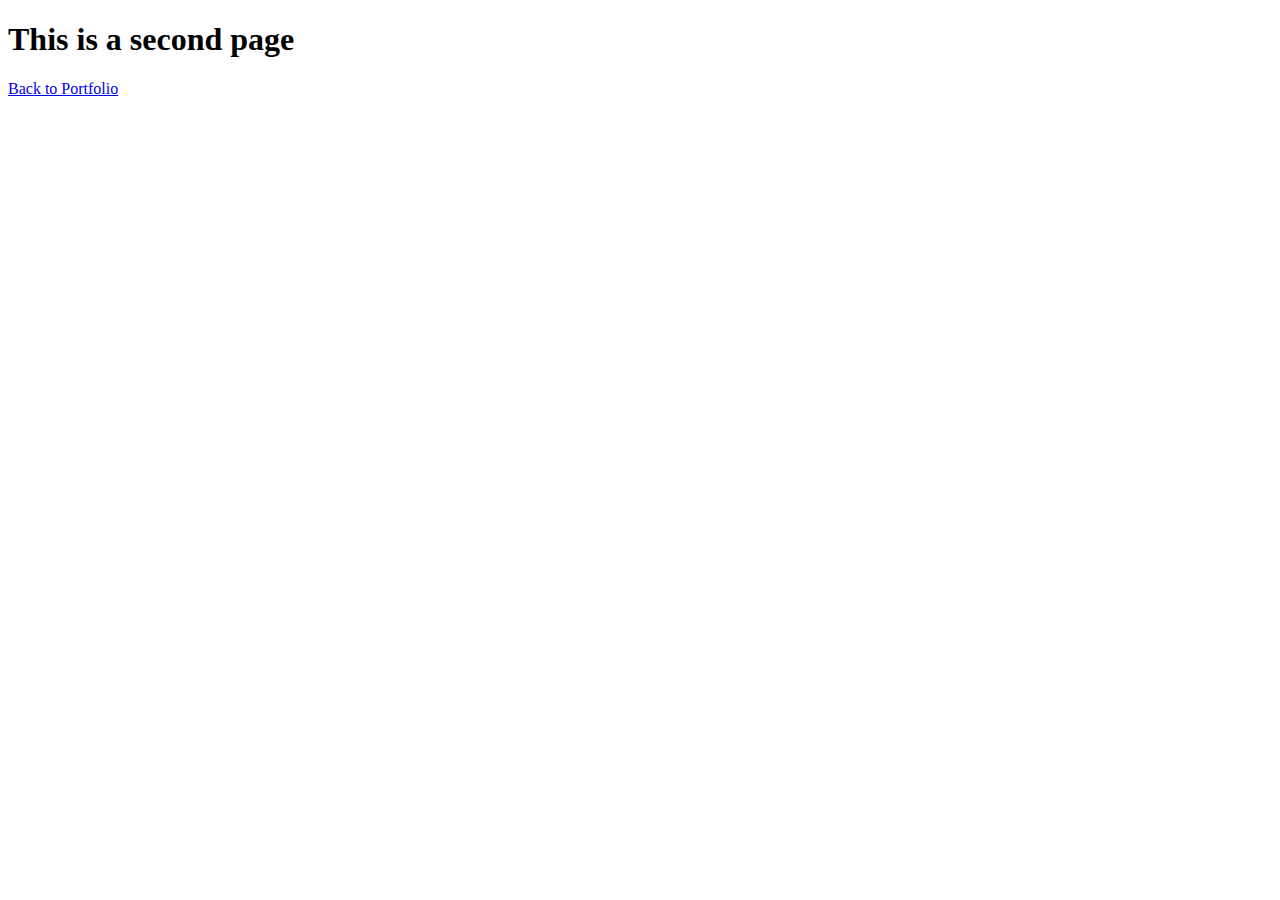
==== Index_Files/Ruoka-aika.html @ a0b3b695 "Update13" ====
<!DOCTYPE html>
<html lang="en">

<head>
    <meta charset="UTF-8">
    <meta name="viewport" content="width=device-width, initial-scale=1.0">
    <title>Document</title>
</head>

<body>
    <h1>This is a second page</h1>
    <a href="index.html" class="back-button">Back to Portfolio</a>
</body>

</html>
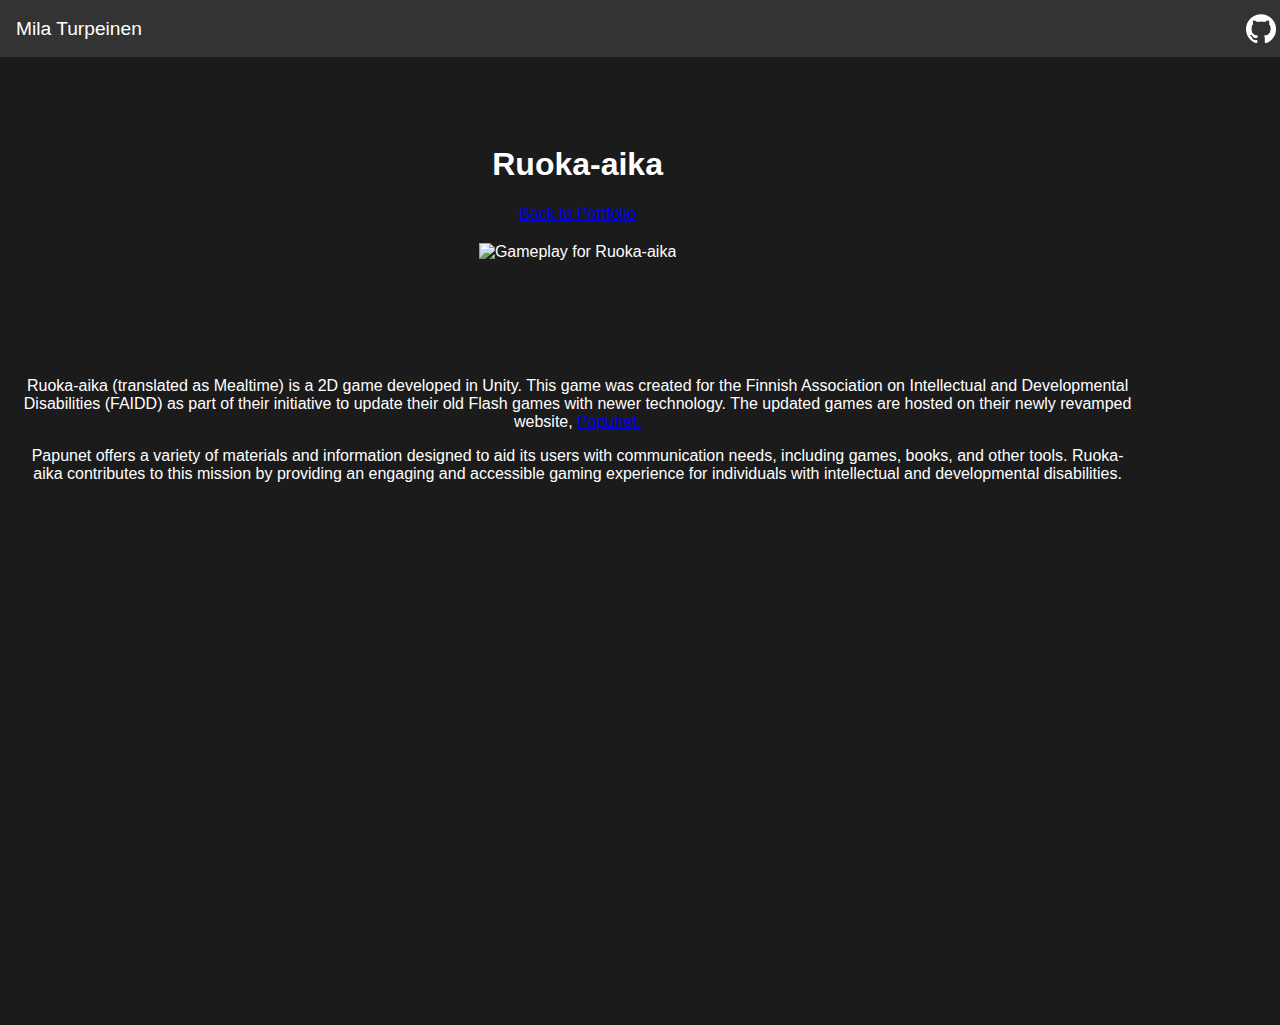
==== commit 5353a53c: "Update18" ====
--- a/Index_Files/Ruoka-aika.html
+++ b/Index_Files/Ruoka-aika.html
@@ -4,12 +4,39 @@
 <head>
     <meta charset="UTF-8">
     <meta name="viewport" content="width=device-width, initial-scale=1.0">
-    <title>Document</title>
+    <link rel="stylesheet" href="../gamestyle.css">
+    <title>Portfolio</title>
 </head>
 
 <body>
-    <h1>This is a second page</h1>
-    <a href="index.html" class="back-button">Back to Portfolio</a>
-</body>
+    <h1>Ruoka-aika</h1>
+    <a href="../index.html" class="back-button">Back to Portfolio</a>
+    <nav>
+        <div class="nav-left">
+            <a>Mila Turpeinen</a>
+        </div>
+        <div class="nav-right">
+            <a href="https://github.com/skillzz123jj" target="_blank">
+                <img src="../Images/github-mark-white.png" class="logo">
+            </a>
+        </div>
+    </nav>
 
-</html>+    <div> <img class="video-container" alt="Gameplay for Ruoka-aika" width="50%" height="auto"
+            src="../Images/Ruoka-aika_GIF.gif"></div>
+
+
+
+    <div class="section">
+        <p>Ruoka-aika (translated as Mealtime) is a 2D game developed in Unity. This game was created for the Finnish
+            Association on Intellectual and Developmental Disabilities (FAIDD) as part of their initiative to update
+            their old Flash games with newer technology. The updated games are hosted on their newly revamped website,
+            <a href="https://papunet.net/what-is-papunet/" target="_blank">Papunet.</a>
+        </p>
+
+        <p> Papunet offers a variety of materials and information designed to aid its users with communication needs,
+            including games, books, and other tools. Ruoka-aika contributes to this mission by providing an engaging and
+            accessible gaming experience for individuals with intellectual and developmental disabilities. </p>
+    </div>
+
+</body>--- a/gamestyle.css
+++ b/gamestyle.css
@@ -0,0 +1,62 @@
+html,
+body {
+    padding-top: 5%;
+    text-align: center;
+    background-color: rgb(27, 27, 27);
+    margin: 0;
+    font-family: 'Candara', Arial, sans-serif;
+    color: white;
+    width: 95%;
+    height: 100%;
+}
+
+.logo {
+    width: 30px;
+    height: auto;
+    vertical-align: middle;
+}
+
+nav {
+    background-color: #333;
+    overflow: hidden;
+    display: flex;
+    justify-content: space-between;
+    align-items: center;
+    padding: 14px 16px;
+    position: fixed;
+    top: 0;
+    width: 100%;
+    z-index: 1000;
+}
+
+nav .nav-left,
+nav .nav-right {
+    display: flex;
+    align-items: center;
+}
+
+nav .nav-left a,
+nav .nav-right a {
+    color: white;
+    text-decoration: none;
+    font-size: 1.2em;
+    margin-right: 20px;
+}
+
+nav .nav-right a:hover {
+    background-color: #ddd;
+    color: black;
+}
+
+.section {
+    padding: 20px;
+    text-align: center;
+    margin-top: 60px;
+}
+
+.video-container {
+
+    align-items: center;
+    text-align: middle;
+    margin: 20px 0;
+}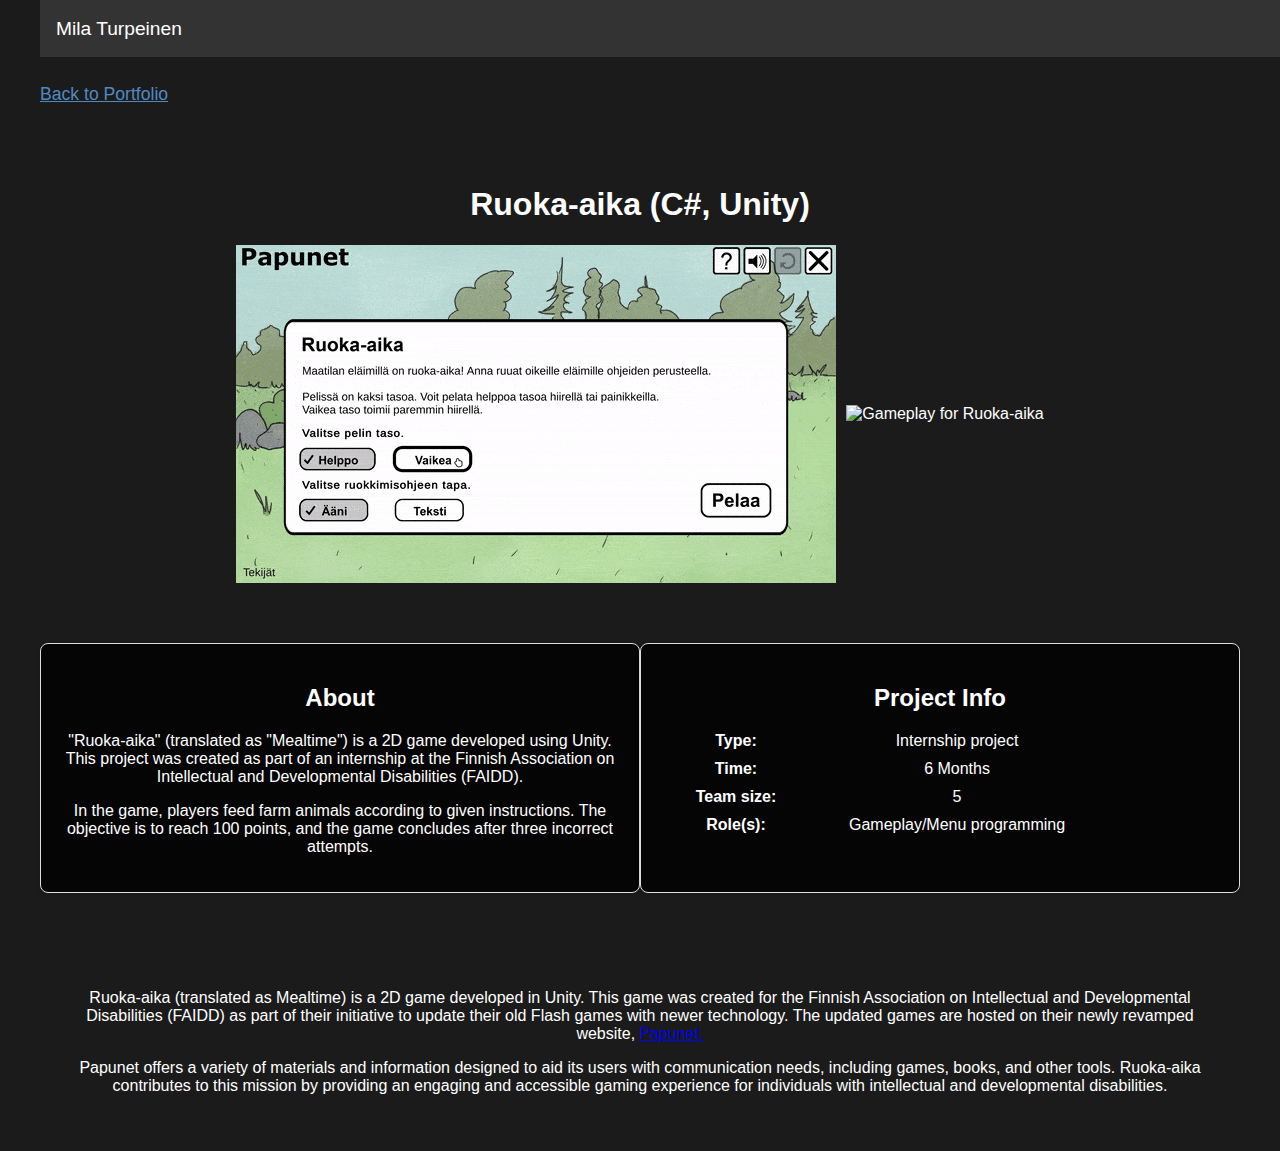
==== commit bdba8240: "Update19" ====
--- a/Index_Files/Ruoka-aika.html
+++ b/Index_Files/Ruoka-aika.html
@@ -9,34 +9,68 @@
 </head>
 
 <body>
-    <h1>Ruoka-aika</h1>
-    <a href="../index.html" class="back-button">Back to Portfolio</a>
-    <nav>
-        <div class="nav-left">
-            <a>Mila Turpeinen</a>
+    <div class="container">
+        <a href="../index.html" class="back-button">Back to Portfolio</a>
+        <h1>Ruoka-aika (C#, Unity)</h1>
+        <nav>
+            <div class="nav-left">
+                <a>Mila Turpeinen</a>
+            </div>
+            <div class="nav-right">
+                <a href="https://github.com/skillzz123jj" target="_blank">
+                    <img src="../Images/github-mark-white.png" class="logo">
+                </a>
+            </div>
+        </nav>
+
+        <div class="gif-container">
+            <img class="image" alt="Main Menu for Ruoka-aika" src="../Images/Ruoka-aikaMenu_GIF.gif">
+            <img class="image" alt="Gameplay for Ruoka-aika" src="../Images/Ruoka-aika_GIF.gif">
         </div>
-        <div class="nav-right">
-            <a href="https://github.com/skillzz123jj" target="_blank">
-                <img src="../Images/github-mark-white.png" class="logo">
-            </a>
+
+        <div class="info-container">
+            <div class="info-canvas">
+                <h2>About</h2>
+                <p>"Ruoka-aika" (translated as "Mealtime") is a 2D game developed using Unity. This project was created
+                    as part of an internship at the Finnish Association on Intellectual and Developmental Disabilities
+                    (FAIDD).</p>
+                <p>In the game, players feed farm animals according to given instructions. The objective is to reach 100
+                    points, and the game concludes after three incorrect attempts.</p>
+            </div>
+            <div class="info-canvas">
+                <h2>Project Info</h2>
+                <div class="info-items">
+                    <label for="type">Type:</label>
+                    <span>Internship project</span>
+
+                    <label for="time">Time:</label>
+                    <span>6 Months</span>
+
+                    <label for="team-size">Team size:</label>
+                    <span>5</span>
+
+                    <label for="roles">Role(s):</label>
+                    <span>Gameplay/Menu programming</span>
+                </div>
+            </div>
         </div>
-    </nav>
 
-    <div> <img class="video-container" alt="Gameplay for Ruoka-aika" width="50%" height="auto"
-            src="../Images/Ruoka-aika_GIF.gif"></div>
+        <div class="section">
+            <p>Ruoka-aika (translated as Mealtime) is a 2D game developed in Unity. This game was created for the
+                Finnish
+                Association on Intellectual and Developmental Disabilities (FAIDD) as part of their initiative to update
+                their old Flash games with newer technology. The updated games are hosted on their newly revamped
+                website,
+                <a href="https://papunet.net/what-is-papunet/" target="_blank">Papunet.</a>
+            </p>
 
+            <p> Papunet offers a variety of materials and information designed to aid its users with communication
+                needs,
+                including games, books, and other tools. Ruoka-aika contributes to this mission by providing an engaging
+                and
+                accessible gaming experience for individuals with intellectual and developmental disabilities. </p>
+        </div>
+    </div>
+</body>
 
-
-    <div class="section">
-        <p>Ruoka-aika (translated as Mealtime) is a 2D game developed in Unity. This game was created for the Finnish
-            Association on Intellectual and Developmental Disabilities (FAIDD) as part of their initiative to update
-            their old Flash games with newer technology. The updated games are hosted on their newly revamped website,
-            <a href="https://papunet.net/what-is-papunet/" target="_blank">Papunet.</a>
-        </p>
-
-        <p> Papunet offers a variety of materials and information designed to aid its users with communication needs,
-            including games, books, and other tools. Ruoka-aika contributes to this mission by providing an engaging and
-            accessible gaming experience for individuals with intellectual and developmental disabilities. </p>
-    </div>
-
-</body>+</html>--- a/gamestyle.css
+++ b/gamestyle.css
@@ -1,13 +1,23 @@
-html,
 body {
     padding-top: 5%;
-    text-align: center;
     background-color: rgb(27, 27, 27);
     margin: 0;
     font-family: 'Candara', Arial, sans-serif;
     color: white;
-    width: 95%;
+    text-align: center;
+    /* Center text content */
     height: 100%;
+    width: 100%;
+    /* Ensure full width */
+}
+
+.container {
+    max-width: 1200px;
+    /* Maximum width of the container */
+    margin: 0 auto;
+    /* Center horizontally */
+    padding: 20px;
+    /* Padding around the content */
 }
 
 .logo {
@@ -54,9 +64,92 @@
     margin-top: 60px;
 }
 
-.video-container {
+.back-button {
+    display: block;
+    /* Ensure it takes the full width */
+    color: rgb(82, 137, 193);
+    font-size: 1.1em;
+    padding-bottom: 5%;
+    text-align: left;
+    /* Center the back button text */
+}
 
+.gif-container {
+    display: flex;
+    justify-content: center;
+    /* Center images horizontally */
     align-items: center;
-    text-align: middle;
-    margin: 20px 0;
+    /* Center images vertically */
+    gap: 10px;
+    height: 70%;
+    padding-bottom: 5%;
+    /* Define a height for the container */
+}
+
+.image {
+    height: 70%;
+    /* Height of images */
+    width: auto;
+    /* Maintains the aspect ratio */
+}
+
+@media (max-width: 600px) {
+    .gif-container {
+        flex-direction: column;
+        /* Stack images vertically on smaller screens */
+        height: auto;
+        /* Remove fixed height */
+    }
+
+    .image {
+        height: 200px;
+        /* Fixed height for images on mobile */
+    }
+}
+
+
+.info-container {
+    display: flex;
+    justify-content: space-between;
+    /* Space out the items */
+
+    margin-bottom: 20px;
+}
+
+.info-canvas {
+    flex: 1;
+    /* Allow each canvas to grow equally */
+    background-color: #060505;
+    padding: 20px;
+    border: 1px solid #ddd;
+    border-radius: 8px;
+    box-shadow: 0 2px 5px rgba(0, 0, 0, 0.1);
+}
+
+/* Grid layout for labels and values */
+.info-items {
+    display: grid;
+    grid-template-columns: 150px 0.7fr;
+    /* Adjusted column widths */
+    /* First column: fixed width for labels, second column: flexible for values */
+    gap: 5px;
+    /* Reduced gap between columns */
+    align-items: start;
+    /* Align items at the start of the grid area */
+}
+
+/* Optional styling for labels */
+.info-items label {
+    font-weight: bold;
+    margin-bottom: 5px;
+    /* Space between label and value */
+}
+
+
+@media (max-width: 768px) {
+    .info-container {
+        flex-direction: column;
+        /* Stack canvases vertically on smaller screens */
+        gap: 10px;
+    }
 }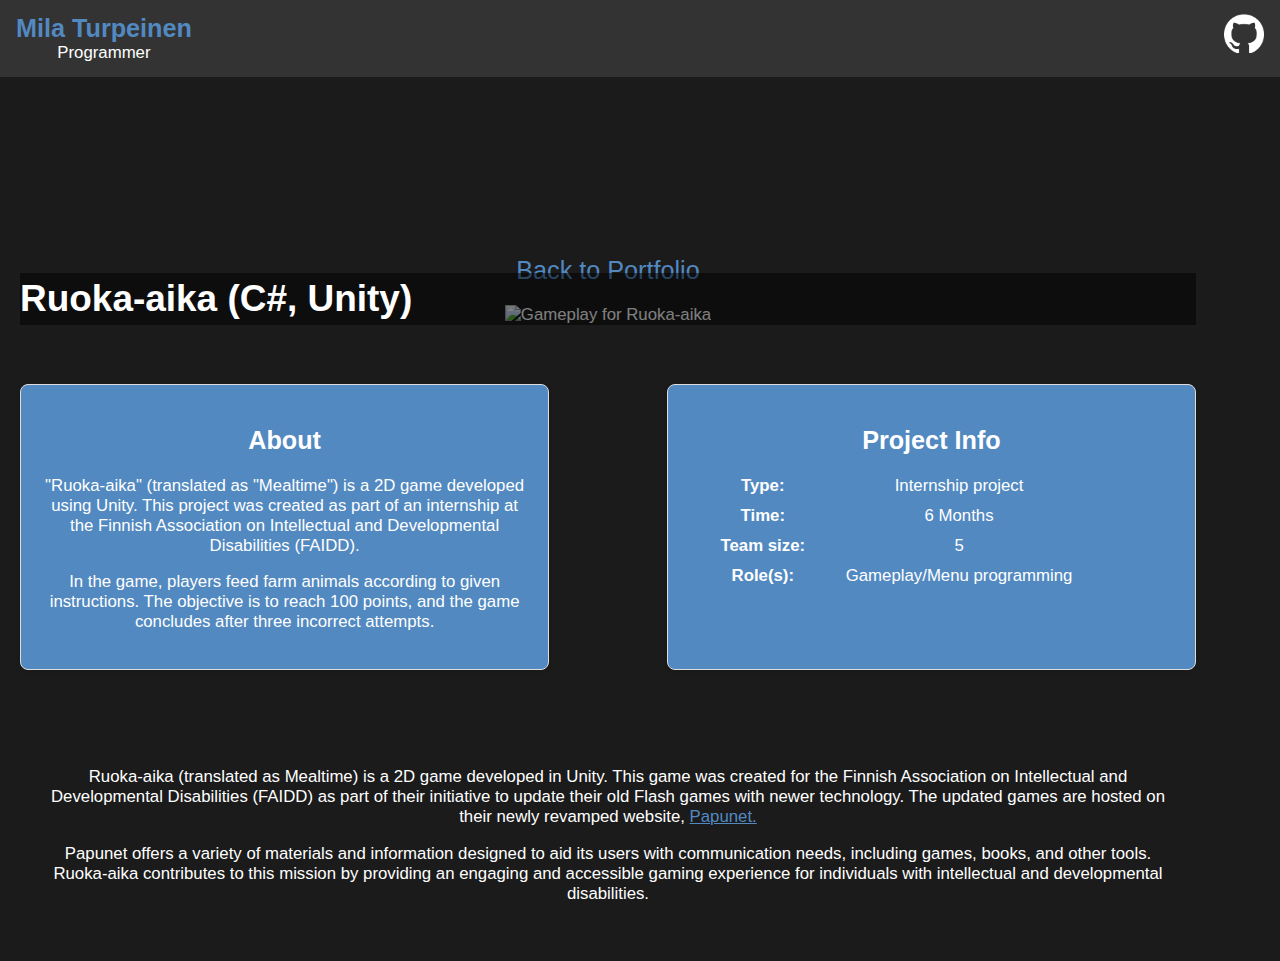
==== commit 661e684b: "Update20" ====
--- a/Index_Files/Ruoka-aika.html
+++ b/Index_Files/Ruoka-aika.html
@@ -9,24 +9,34 @@
 </head>
 
 <body>
+    <a href="../index.html" class="back-button">Back to Portfolio</a>
+
+    <ul>
+        <li>
+            <div class="nav-text">
+                <div class="name">Mila Turpeinen</div>
+                <div class="title">Programmer</div>
+            </div>
+        </li>
+        <li style="float:right">
+            <a href="https://github.com/skillzz123jj" target="_blank">
+                <img src="../Images/github-mark-white.png" class="logo" alt="GitHub Logo">
+            </a>
+        </li>
+    </ul>
+
     <div class="container">
-        <a href="../index.html" class="back-button">Back to Portfolio</a>
-        <h1>Ruoka-aika (C#, Unity)</h1>
-        <nav>
-            <div class="nav-left">
-                <a>Mila Turpeinen</a>
-            </div>
-            <div class="nav-right">
-                <a href="https://github.com/skillzz123jj" target="_blank">
-                    <img src="../Images/github-mark-white.png" class="logo">
-                </a>
-            </div>
-        </nav>
+
 
         <div class="gif-container">
-            <img class="image" alt="Main Menu for Ruoka-aika" src="../Images/Ruoka-aikaMenu_GIF.gif">
-            <img class="image" alt="Gameplay for Ruoka-aika" src="../Images/Ruoka-aika_GIF.gif">
+            <div class="image-box">
+                <img class="image" alt="Gameplay for Ruoka-aika" src="../Images/Ruoka-aika_GIF.gif">
+                <div class="overlay">
+                    <p>Ruoka-aika (C#, Unity)</p>
+                </div>
+            </div>
         </div>
+
 
         <div class="info-container">
             <div class="info-canvas">
--- a/gamestyle.css
+++ b/gamestyle.css
@@ -1,15 +1,16 @@
 body {
-    padding-top: 5%;
+    padding-top: 20%;
+    text-align: center;
     background-color: rgb(27, 27, 27);
     margin: 0;
     font-family: 'Candara', Arial, sans-serif;
     color: white;
-    text-align: center;
-    /* Center text content */
+    width: 95%;
     height: 100%;
-    width: 100%;
-    /* Ensure full width */
-}
+    font-size: 1.05em;
+
+}
+
 
 .container {
     max-width: 1200px;
@@ -20,78 +21,145 @@
     /* Padding around the content */
 }
 
+ul {
+    list-style-type: none;
+    margin: 0;
+    padding: 0;
+    background-color: #333;
+    position: fixed;
+    /* Fixes the navbar to the top of the viewport */
+    top: 0;
+    width: 100%;
+    /* Make sure it spans the full width of the viewport */
+    z-index: 1000;
+    /* Ensure it appears above other content */
+}
+
+li {
+    float: left;
+}
+
+li a {
+    display: block;
+    color: white;
+    text-align: center;
+    padding: 14px 16px;
+    text-decoration: none;
+}
+
+/* Change the link color to #111 (black) on hover */
+li a:hover {
+    background-color: #111;
+}
+
 .logo {
-    width: 30px;
+    width: 40px;
     height: auto;
     vertical-align: middle;
 }
 
-nav {
-    background-color: #333;
-    overflow: hidden;
+.nav-text {
     display: flex;
-    justify-content: space-between;
-    align-items: center;
+    flex-direction: column;
+    justify-content: center;
     padding: 14px 16px;
-    position: fixed;
-    top: 0;
-    width: 100%;
-    z-index: 1000;
-}
-
-nav .nav-left,
-nav .nav-right {
-    display: flex;
-    align-items: center;
-}
-
-nav .nav-left a,
-nav .nav-right a {
-    color: white;
-    text-decoration: none;
-    font-size: 1.2em;
-    margin-right: 20px;
-}
-
-nav .nav-right a:hover {
-    background-color: #ddd;
-    color: black;
+    color: white;
+}
+
+.nav-text .name {
+    font-size: 1.5em;
+    font-weight: bold;
+    margin: 0;
+    color: rgb(82, 137, 193);
+
+}
+
+.nav-text .title {
+    font-size: 1em;
+    margin: 0;
 }
 
 .section {
     padding: 20px;
     text-align: center;
     margin-top: 60px;
+    font-size: 1em;
+    ;
+}
+
+.section a {
+    color: rgb(82, 137, 193);
+}
+
+.section a:hover {
+    color: rgb(167, 189, 210);
+
 }
 
 .back-button {
-    display: block;
-    /* Ensure it takes the full width */
     color: rgb(82, 137, 193);
-    font-size: 1.1em;
+    font-size: 1.5em;
     padding-bottom: 5%;
     text-align: left;
-    /* Center the back button text */
+    display: inline;
+    /* or inline-block */
+    text-decoration: none;
+    /* Remove underline */
+}
+
+.back-button:hover {
+    color: rgb(167, 189, 210);
+    text-decoration: underline;
+    /* Add underline on hover */
 }
 
 .gif-container {
     display: flex;
     justify-content: center;
-    /* Center images horizontally */
     align-items: center;
-    /* Center images vertically */
     gap: 10px;
     height: 70%;
     padding-bottom: 5%;
-    /* Define a height for the container */
+    height: auto;
+    width: 100%;
+
+}
+
+
+.image-box {
+    position: relative;
+    display: inline-block;
+    height: auto;
+    width: 100%;
 }
 
 .image {
-    height: 70%;
-    /* Height of images */
-    width: auto;
-    /* Maintains the aspect ratio */
-}
+    height: auto;
+    width: 100%;
+}
+
+.overlay {
+    position: absolute;
+    bottom: 0;
+    width: 100%;
+    background-color: rgba(0, 0, 0, .5);
+    color: white;
+    text-align: left;
+    padding: 5px 0;
+    font-size: 1.1em;
+
+    /* This will affect the background only */
+}
+
+.overlay p {
+    opacity: 1;
+    font-size: 2em;
+    font-weight: bold;
+    margin: 0;
+
+
+}
+
 
 @media (max-width: 600px) {
     .gif-container {
@@ -112,14 +180,14 @@
     display: flex;
     justify-content: space-between;
     /* Space out the items */
-
     margin-bottom: 20px;
+    gap: 10%;
 }
 
 .info-canvas {
     flex: 1;
     /* Allow each canvas to grow equally */
-    background-color: #060505;
+    background-color: rgb(82, 137, 193);
     padding: 20px;
     border: 1px solid #ddd;
     border-radius: 8px;
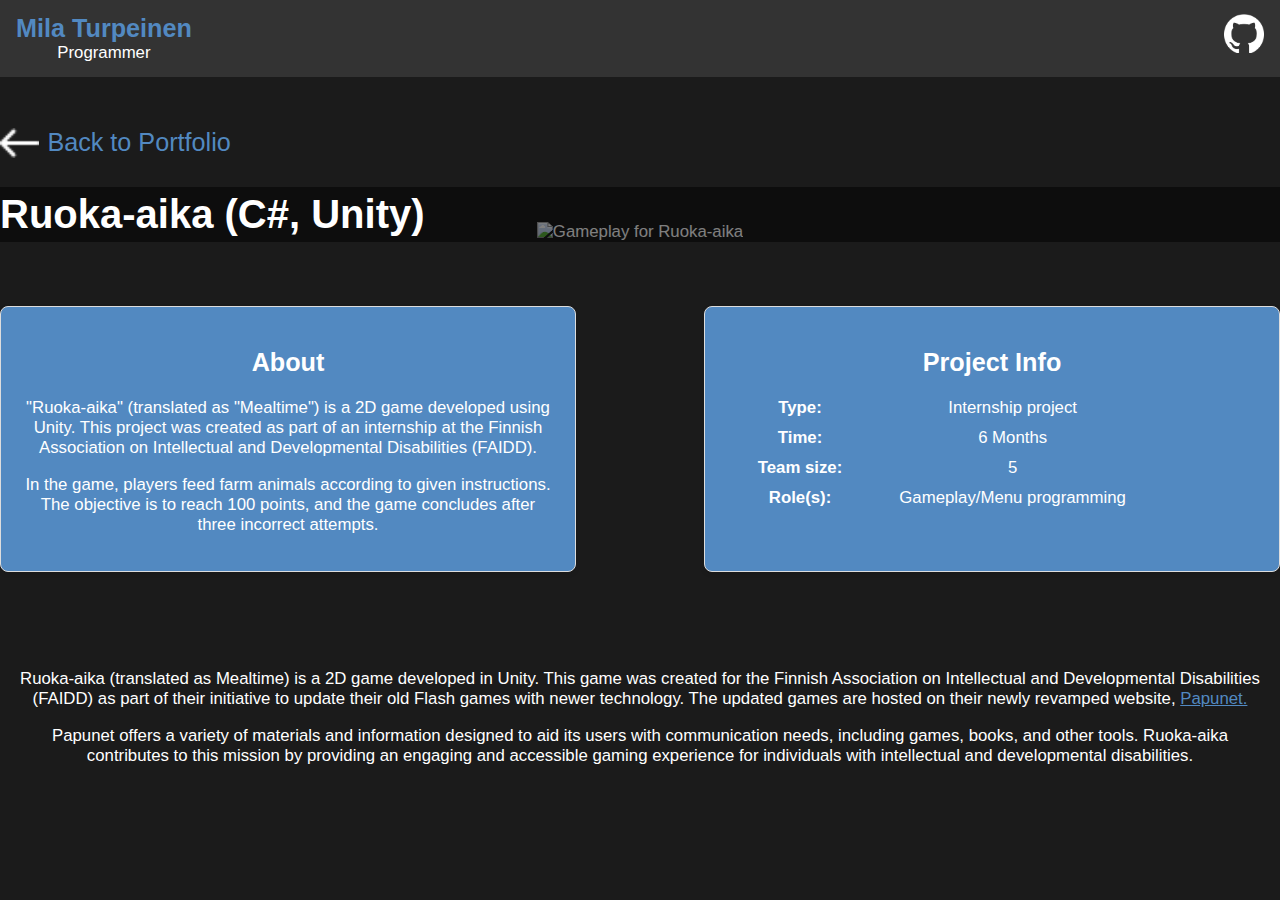
==== commit 963fd176: "Update21" ====
--- a/Index_Files/Ruoka-aika.html
+++ b/Index_Files/Ruoka-aika.html
@@ -9,8 +9,11 @@
 </head>
 
 <body>
-    <a href="../index.html" class="back-button">Back to Portfolio</a>
-
+    <div class="container">
+        <a href="../index.html" class="back-button">
+            <img src="../Images/LeftArrow.png" alt="Back" class="arrow"> Back to Portfolio
+        </a>
+    </div>
     <ul>
         <li>
             <div class="nav-text">
--- a/gamestyle.css
+++ b/gamestyle.css
@@ -1,18 +1,18 @@
 body {
-    padding-top: 20%;
+    padding-top: 10%;
     text-align: center;
     background-color: rgb(27, 27, 27);
     margin: 0;
     font-family: 'Candara', Arial, sans-serif;
     color: white;
-    width: 95%;
+    width: 100%;
     height: 100%;
     font-size: 1.05em;
 
 }
 
 
-.container {
+title .container {
     max-width: 1200px;
     /* Maximum width of the container */
     margin: 0 auto;
@@ -84,7 +84,7 @@
     text-align: center;
     margin-top: 60px;
     font-size: 1em;
-    ;
+
 }
 
 .section a {
@@ -101,7 +101,7 @@
     font-size: 1.5em;
     padding-bottom: 5%;
     text-align: left;
-    display: inline;
+    display: flex;
     /* or inline-block */
     text-decoration: none;
     /* Remove underline */
@@ -111,6 +111,13 @@
     color: rgb(167, 189, 210);
     text-decoration: underline;
     /* Add underline on hover */
+}
+
+.arrow {
+    display: flex;
+    width: auto;
+    height: 30px;
+    margin-right: 8px;
 }
 
 .gif-container {
@@ -153,7 +160,7 @@
 
 .overlay p {
     opacity: 1;
-    font-size: 2em;
+    font-size: 40px;
     font-weight: bold;
     margin: 0;
 
@@ -172,6 +179,15 @@
     .image {
         height: 200px;
         /* Fixed height for images on mobile */
+    }
+
+    .overlay p {
+        font-size: 20px;
+    }
+
+
+    body {
+        padding-top: 20%;
     }
 }
 
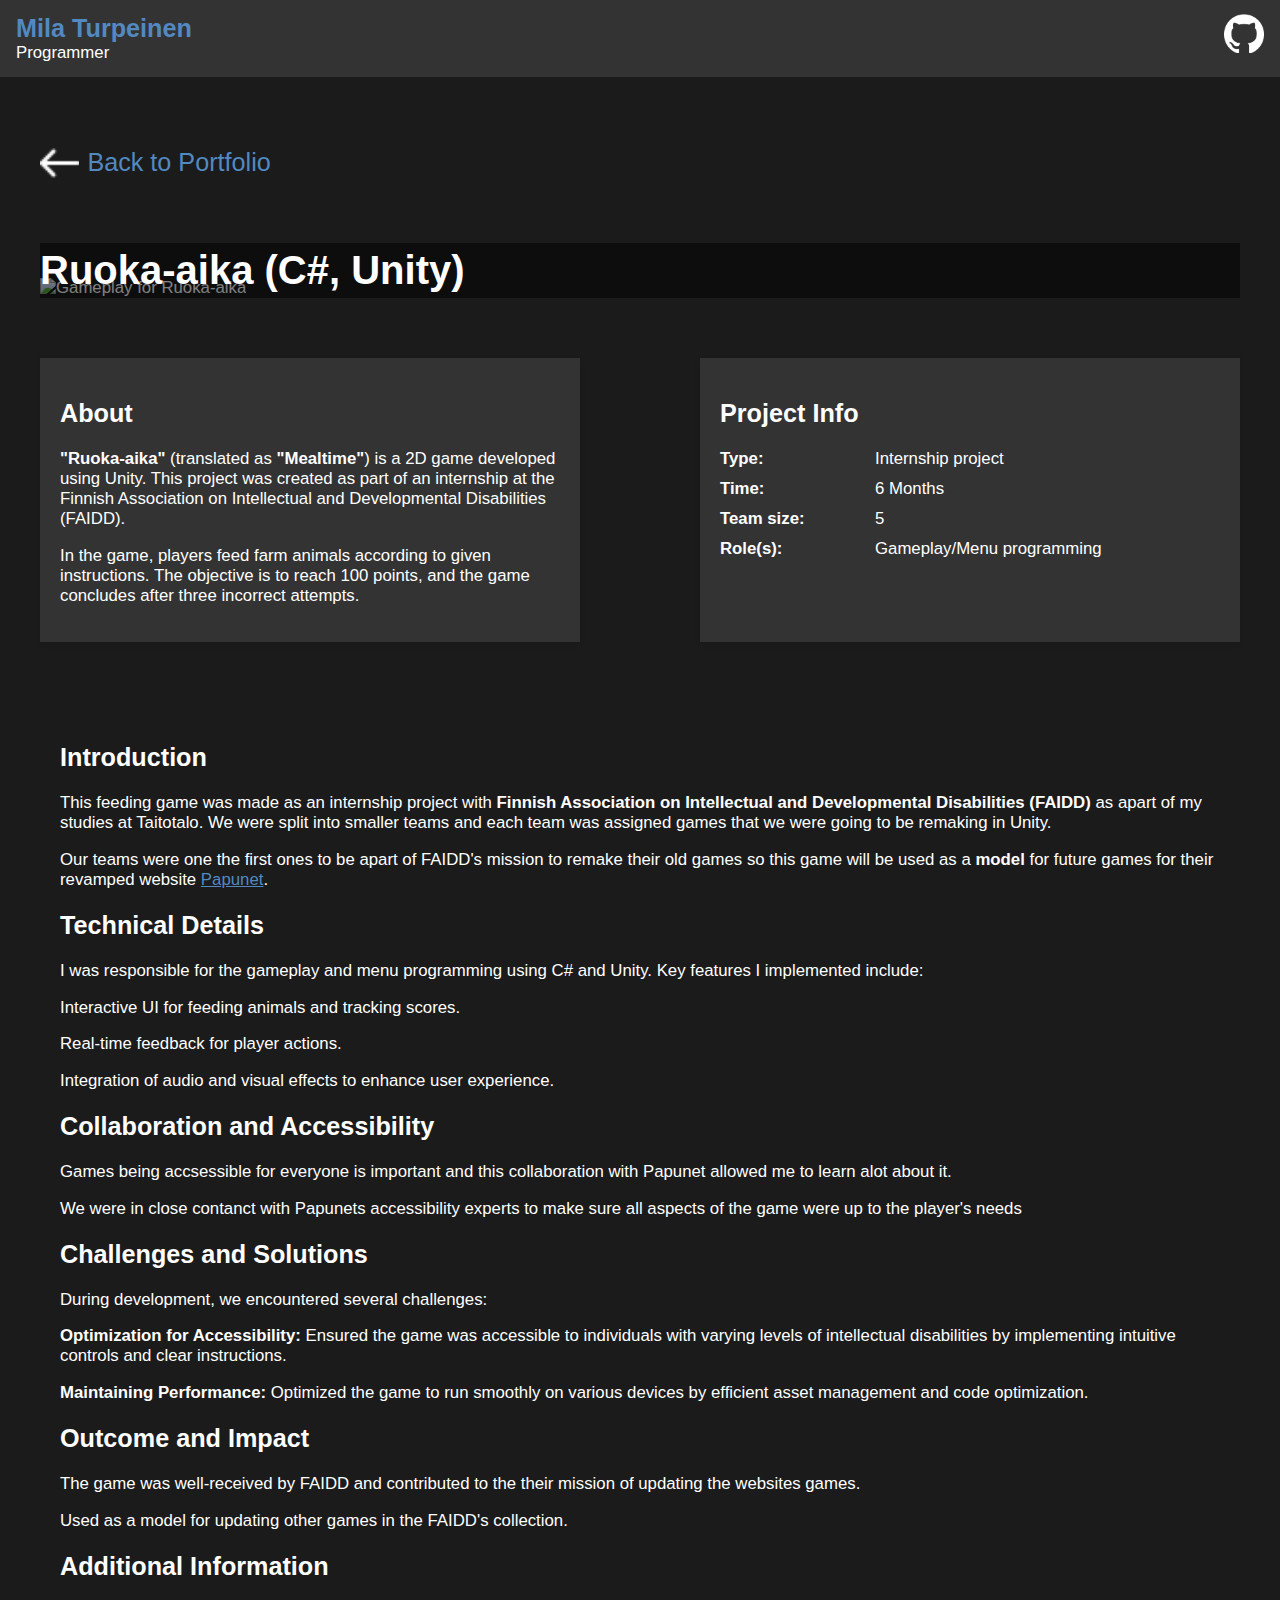
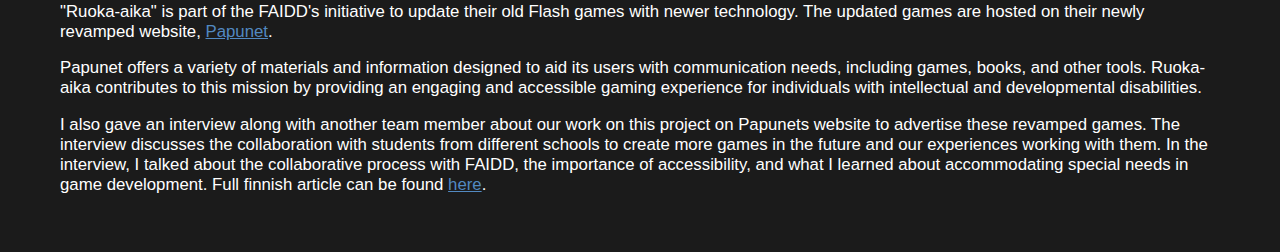
==== commit 95adbc85: "Update22" ====
--- a/Index_Files/Ruoka-aika.html
+++ b/Index_Files/Ruoka-aika.html
@@ -44,7 +44,8 @@
         <div class="info-container">
             <div class="info-canvas">
                 <h2>About</h2>
-                <p>"Ruoka-aika" (translated as "Mealtime") is a 2D game developed using Unity. This project was created
+                <p><strong>"Ruoka-aika"</strong> (translated as <strong>"Mealtime"</strong>) is a 2D game developed
+                    using Unity. This project was created
                     as part of an internship at the Finnish Association on Intellectual and Developmental Disabilities
                     (FAIDD).</p>
                 <p>In the game, players feed farm animals according to given instructions. The objective is to reach 100
@@ -69,19 +70,66 @@
         </div>
 
         <div class="section">
-            <p>Ruoka-aika (translated as Mealtime) is a 2D game developed in Unity. This game was created for the
-                Finnish
-                Association on Intellectual and Developmental Disabilities (FAIDD) as part of their initiative to update
-                their old Flash games with newer technology. The updated games are hosted on their newly revamped
-                website,
-                <a href="https://papunet.net/what-is-papunet/" target="_blank">Papunet.</a>
+
+            <h2>Introduction</h2>
+            <p>This feeding game was made as an internship project with <strong>Finnish Association on Intellectual and
+                    Developmental Disabilities
+                    (FAIDD)</strong> as apart of my studies at Taitotalo. We were split into smaller teams and each team
+                was assigned
+                games that we were going to be remaking in Unity. </p>
+
+            <p>Our teams were one the first ones to be apart of FAIDD's mission to remake their old games so this game
+                will be used as a <strong>model</strong> for future games for their revamped website <a
+                    href="https://papunet.net/what-is-papunet/" target="_blank">Papunet</a>.</p>
+            <h2>Technical Details</h2>
+            <p>I was responsible for the gameplay and menu programming using C# and Unity. Key features I implemented
+                include:</p>
+
+            <p>Interactive UI for feeding animals and tracking scores.</p>
+            <p>Real-time feedback for player actions.</p>
+            <p>Integration of audio and visual effects to enhance user experience.</p>
+
+            <h2>Collaboration and Accessibility</h2>
+            <p>Games being accsessible for everyone is important and this collaboration with Papunet allowed me to learn
+                alot about it.</p>
+            <p>We were in close contanct with Papunets accessibility experts to make sure all aspects of the game were
+                up to the player's needs</p>
+
+
+            <h2>Challenges and Solutions</h2>
+            <p>During development, we encountered several challenges:</p>
+
+            <p><strong>Optimization for Accessibility:</strong> Ensured the game was accessible to individuals with
+                varying levels of intellectual disabilities by implementing intuitive controls and clear
+                instructions.</p>
+            <p><strong>Maintaining Performance:</strong> Optimized the game to run smoothly on various devices by
+                efficient asset management and code optimization.</p>
+
+            <h2>Outcome and Impact</h2>
+            <p>The game was well-received by FAIDD and contributed to the their mission of updating the websites games.
             </p>
 
-            <p> Papunet offers a variety of materials and information designed to aid its users with communication
-                needs,
+            <p></p>
+            <p>Used as a model for updating other games in the FAIDD's collection.</p>
+
+
+            <h2>Additional Information</h2>
+            <p>"Ruoka-aika" is part of the FAIDD's initiative to update their old Flash games with newer technology. The
+                updated games are hosted on their newly revamped website, <a href="https://papunet.net/what-is-papunet/"
+                    target="_blank">Papunet</a>.</p>
+            <p>Papunet offers a variety of materials and information designed to aid its users with communication needs,
                 including games, books, and other tools. Ruoka-aika contributes to this mission by providing an engaging
-                and
-                accessible gaming experience for individuals with intellectual and developmental disabilities. </p>
+                and accessible gaming experience for individuals with intellectual and developmental disabilities.</p>
+
+            <p>I also gave an interview along with another team member about our work on this project on Papunets
+                website to advertise these revamped games. The interview
+                discusses the collaboration with students from different schools to create more games in the future and
+                our experiences working with them. In the interview, I talked about the collaborative process with
+                FAIDD, the importance of accessibility, and what I learned about accommodating special needs in game
+                development. Full finnish article can be found <a
+                    href="https://ketju-lehti.fi/aiheet/opiskelu/papunetin-harjoitteluissa-syntyi-uusia-peleja-ja-saavutettavan-pelikehityksen-osaajia/"
+                    target="_blank">here</a>.</p>
+
         </div>
     </div>
 </body>
--- a/gamestyle.css
+++ b/gamestyle.css
@@ -1,6 +1,6 @@
 body {
     padding-top: 10%;
-    text-align: center;
+
     background-color: rgb(27, 27, 27);
     margin: 0;
     font-family: 'Candara', Arial, sans-serif;
@@ -12,13 +12,10 @@
 }
 
 
-title .container {
+.container {
     max-width: 1200px;
-    /* Maximum width of the container */
     margin: 0 auto;
-    /* Center horizontally */
     padding: 20px;
-    /* Padding around the content */
 }
 
 ul {
@@ -27,12 +24,9 @@
     padding: 0;
     background-color: #333;
     position: fixed;
-    /* Fixes the navbar to the top of the viewport */
     top: 0;
     width: 100%;
-    /* Make sure it spans the full width of the viewport */
     z-index: 1000;
-    /* Ensure it appears above other content */
 }
 
 li {
@@ -47,7 +41,6 @@
     text-decoration: none;
 }
 
-/* Change the link color to #111 (black) on hover */
 li a:hover {
     background-color: #111;
 }
@@ -81,7 +74,7 @@
 
 .section {
     padding: 20px;
-    text-align: center;
+
     margin-top: 60px;
     font-size: 1em;
 
@@ -102,15 +95,12 @@
     padding-bottom: 5%;
     text-align: left;
     display: flex;
-    /* or inline-block */
     text-decoration: none;
-    /* Remove underline */
 }
 
 .back-button:hover {
     color: rgb(167, 189, 210);
     text-decoration: underline;
-    /* Add underline on hover */
 }
 
 .arrow {
@@ -132,7 +122,6 @@
 
 }
 
-
 .image-box {
     position: relative;
     display: inline-block;
@@ -154,8 +143,6 @@
     text-align: left;
     padding: 5px 0;
     font-size: 1.1em;
-
-    /* This will affect the background only */
 }
 
 .overlay p {
@@ -163,22 +150,17 @@
     font-size: 40px;
     font-weight: bold;
     margin: 0;
-
-
 }
 
 
 @media (max-width: 600px) {
     .gif-container {
         flex-direction: column;
-        /* Stack images vertically on smaller screens */
         height: auto;
-        /* Remove fixed height */
     }
 
     .image {
         height: 200px;
-        /* Fixed height for images on mobile */
     }
 
     .overlay p {
@@ -195,45 +177,34 @@
 .info-container {
     display: flex;
     justify-content: space-between;
-    /* Space out the items */
     margin-bottom: 20px;
     gap: 10%;
+    text-align: left;
 }
 
 .info-canvas {
     flex: 1;
-    /* Allow each canvas to grow equally */
-    background-color: rgb(82, 137, 193);
+    background-color: #333;
     padding: 20px;
-    border: 1px solid #ddd;
-    border-radius: 8px;
     box-shadow: 0 2px 5px rgba(0, 0, 0, 0.1);
 }
 
-/* Grid layout for labels and values */
 .info-items {
     display: grid;
     grid-template-columns: 150px 0.7fr;
-    /* Adjusted column widths */
-    /* First column: fixed width for labels, second column: flexible for values */
     gap: 5px;
-    /* Reduced gap between columns */
     align-items: start;
-    /* Align items at the start of the grid area */
-}
-
-/* Optional styling for labels */
+}
+
 .info-items label {
     font-weight: bold;
     margin-bottom: 5px;
-    /* Space between label and value */
 }
 
 
 @media (max-width: 768px) {
     .info-container {
         flex-direction: column;
-        /* Stack canvases vertically on smaller screens */
         gap: 10px;
     }
 }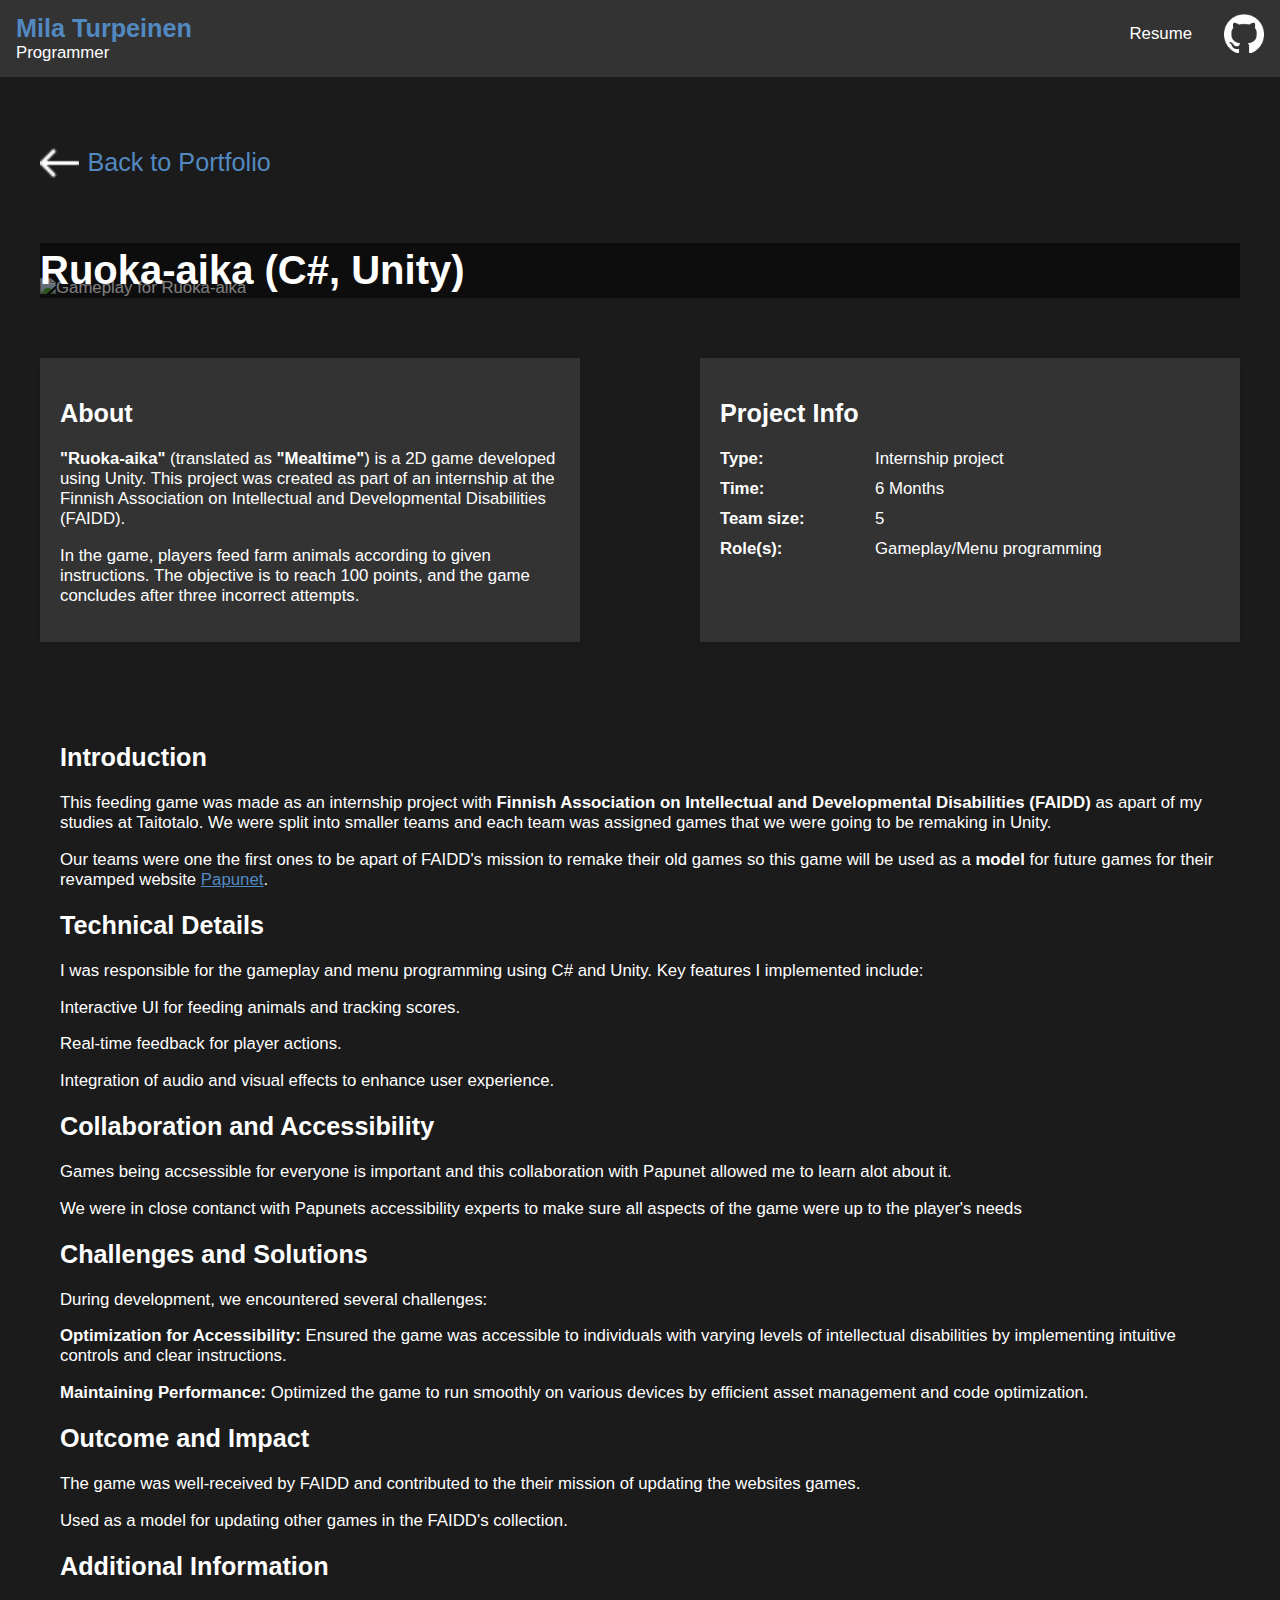
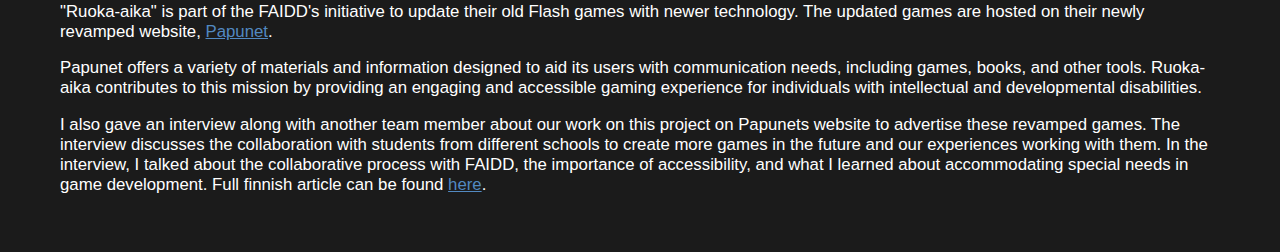
==== commit da748c80: "Update23" ====
--- a/Index_Files/Ruoka-aika.html
+++ b/Index_Files/Ruoka-aika.html
@@ -20,8 +20,8 @@
                 <div class="name">Mila Turpeinen</div>
                 <div class="title">Programmer</div>
             </div>
-        </li>
-        <li style="float:right">
+        <li class="right-aligned">
+            <a href="../Resume.pdf" target="_blank" class="resume-link">Resume</a>
             <a href="https://github.com/skillzz123jj" target="_blank">
                 <img src="../Images/github-mark-white.png" class="logo" alt="GitHub Logo">
             </a>
--- a/gamestyle.css
+++ b/gamestyle.css
@@ -24,9 +24,12 @@
     padding: 0;
     background-color: #333;
     position: fixed;
+    /* Fixes the navbar to the top of the viewport */
     top: 0;
     width: 100%;
+    /* Make sure it spans the full width of the viewport */
     z-index: 1000;
+    /* Ensure it appears above other content */
 }
 
 li {
@@ -41,6 +44,7 @@
     text-decoration: none;
 }
 
+/* Change the link color to #111 (black) on hover */
 li a:hover {
     background-color: #111;
 }
@@ -65,6 +69,20 @@
     margin: 0;
     color: rgb(82, 137, 193);
 
+}
+
+.right-aligned {
+    float: right;
+    /* Align the items to the right */
+    display: flex;
+    /* Use flexbox to align items horizontally */
+    align-items: center;
+    /* Center items vertically */
+}
+
+.resume-link {
+    margin-left: 10px;
+    /* Add space between the GitHub icon and the Resume link */
 }
 
 .nav-text .title {
